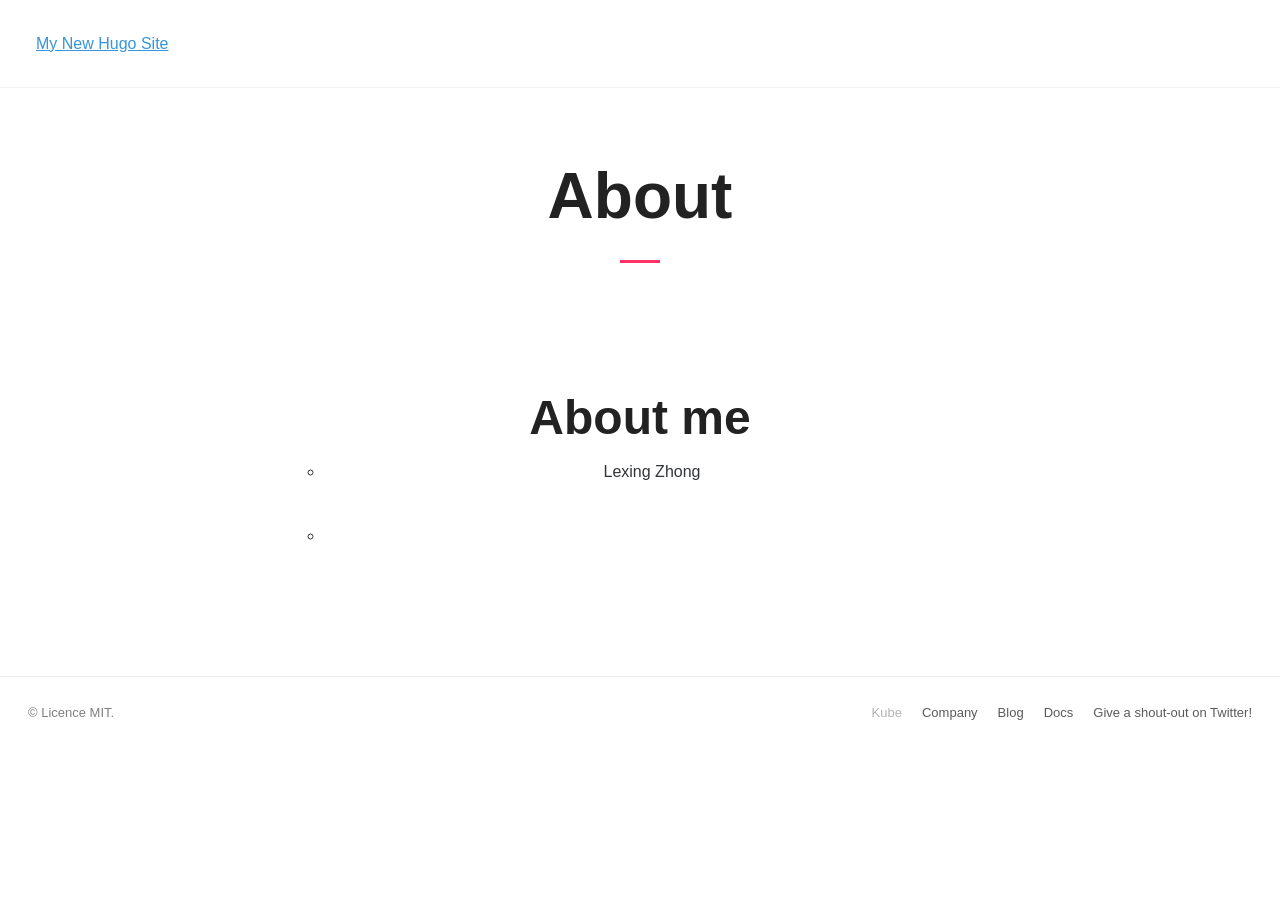
==== about/index.html @ 1133c3a8 "deploy: lex1ng/hugo-blog@3794b45ce957c171cda416a09d6245856c9d5aab" ====
<!DOCTYPE html>
<html lang="en-us">

<head><script src="/livereload.js?mindelay=10&amp;v=2&amp;port=1313&amp;path=livereload" data-no-instant defer></script>
  <meta name="generator" content="Hugo 0.140.2">
  <meta charset="utf-8">
  <meta http-equiv="X-UA-Compatible" content="IE=edge">
  <meta name="viewport" content="width=device-width, initial-scale=1">
  <title> About </title>

  
  
  
  
  
  

  

  <meta name="author" content="">


  <meta property="og:url" content="http://localhost:1313/about/">
  <meta property="og:site_name" content="My New Hugo Site">
  <meta property="og:title" content="About">
  <meta property="og:description" content="About me Lexing Zhong">
  <meta property="og:locale" content="en_us">
  <meta property="og:type" content="article">
    <meta property="article:published_time" content="2025-01-08T00:37:59+08:00">
    <meta property="article:modified_time" content="2025-01-08T00:37:59+08:00">

  




  
  
  
  
  

  <link rel="canonical" href="http://localhost:1313/about/">  

  <link rel="shortcut icon" type="image/png" href="[data-uri]">


  <link href="/css/font.css" rel="stylesheet" type="text/css">
  <link href="/css/kube.min.css" rel="stylesheet" type="text/css">
  <link href="/css/kube.legenda.css" rel="stylesheet" type="text/css">
  <link href="/css/highlight.css" rel="stylesheet" type="text/css">
  <link href="/css/main.css" rel="stylesheet" type="text/css">
  

 <link href="/css/custom.css" rel="stylesheet" type="text/css">

  <script src="/js/jquery-2.1.4.min.js" type="text/javascript">
  </script>

  <script type="text/javascript" src="/js/tocbot.min.js"></script>
</head>


<body class="page-kube">
  <header> <div class="show-sm">
    <div id="nav-toggle-box">
      <div id="nav-toggle-brand">
        <a href="/">My New Hugo Site</a>
      </div><a data-component="toggleme" data-target="#top" href="#" id="nav-toggle"><i class="kube-menu"></i></a>
    </div>
  </div>
  <div class="hide-sm" id="top">
    <div id="top-brand">
      <a href="/" title="home">My New Hugo Site</a>
    </div>
    <nav id="top-nav-main">
      <ul>
       
       
      </ul>
    </nav>
    <nav id="top-nav-extra"> 
      <ul>
          
      </ul>
    </nav>
  </div>
 </header>
  <main>

<div id="hero" class="wrap">
  <h1>About</h1>
    <p></p>
</div>
<ul id="posts">

 <h1 id="about-me">About me</h1>
<ul>
<li>Lexing Zhong</li>
<li></li>
</ul>

  
</ul>
</main>
  <footer> 
    <footer id="footer">
    <nav>
      <ul>
        <li><span>Kube</span></li>
        <li>
          <a href="/company/">Company</a>
        </li>
        <li>
          <a href="/blog/">Blog</a>
        </li>
          <li>
          <a href="/docs/">Docs</a>
        </li>
        <li>
          <a href="https://twitter.com/">Give a shout-out on Twitter!</a>
        </li>
      </ul>
    </nav>
    <p>&copy; Licence MIT.</p>
  </footer> 
</footer>


  <script src="/js/kube.js" type="text/javascript">
  </script>
  <script src="/js/kube.legenda.js" type="text/javascript">
  </script>
  <script src="/js/main.js" type="text/javascript">
  </script>
</body>

</html>
---- css/main.css ----
body {
  font-family: Lato, Arial, sans-serif; }

h1.title, h1, h2, h3, h4, h5, h6, .h1, .h2, .h3, .h4, .h5, .h6 {
  font-family: Lato, Arial, sans-serif; }

button, .button {
  font-family: Lato, Arial, sans-serif; }

h1, h2, h3, h4, h5, h6 {
  color: #222; }

.form-centered {
  max-width: 400px;
  margin: auto;
  margin-bottom: 140px; }

.form-subscribe {
  text-align: center;
  border-radius: 4px;
  border: 3px dashed rgba(0, 0, 0, 0.1);
  padding: 64px 40px;
  margin-bottom: 24px; }
  .form-subscribe h4 {
    margin-bottom: 0; }
  .form-subscribe p {
    color: rgba(0, 0, 0, 0.5);
    margin-bottom: 20px; }
  .form-subscribe form {
    max-width: 400px;
    margin: auto; }
  .form-subscribe #form-subscribe-success {
    max-width: 500px;
    margin: auto;
    font-size: 18px;
    line-height: 28px; }
  .form-subscribe #subscribe-email-validation-error {
    margin-bottom: 8px;
    font-size: 15px; }
  .form-subscribe .form-subscribe-twitter div {
    margin: 24px 0;
    font-size: 20px;
    color: rgba(0, 0, 0, 0.3); }
  .form-subscribe .form-subscribe-twitter a {
    display: inline-block;
    padding-left: 21px;
    background: url("/img/common/icon-twitter.png") no-repeat left 4px; }

#toggle-form-subscribe {
  text-align: center;
  margin-bottom: 20px;
  font-size: 15px;
  margin-top: -20px; }

#nav-toggle-box {
  display: flex;
  align-items: center;
  padding: 8px 16px; }

#nav-toggle {
  margin-left: auto;
  color: #000;
  text-decoration: none;
  padding: 2px 8px; }

#nav-toggle-brand {
  position: relative;
  top: -1px; }

#nav-toggle-brand a,
#nav-toggle-brand span {
  color: #000;
  font-weight: bold;
  text-decoration: none; }

#top {
  display: flex;
  align-items: center;
  margin-bottom: 24px;
  padding: 0 36px;
  height: 88px;
  border-bottom: 1px solid rgba(0, 0, 0, 0.05); }
  #top #top-brand {
    margin-right: 52px; }
    #top #top-brand span,
    #top #top-brand a {
      background: none;
      text-indent: -9999px;
      width: 70px;
      line-height: 11px;
      background-repeat: no-repeat; }

  #top ul {
    display: flex;
    align-items: center;
    margin: 0; }
  #top #top-nav-main {
    padding-left: 52px;
    border-left: 1px solid rgba(0, 0, 0, 0.15); }
    #top #top-nav-main li {
      font-size: 16px;
      font-weight: 500;
      margin-right: 40px; }
    #top #top-nav-main span,
    #top #top-nav-main a {
      display: inline-block; }
    #top #top-nav-main a {
      color: #000;
      text-decoration: none; }
      #top #top-nav-main a:hover {
        -moz-transition: all linear 0.2s;
        transition: all linear 0.2s;
        color: rgba(0, 0, 0, 0.6);
        text-decoration: underline; }
    #top #top-nav-main b a,
    #top #top-nav-main span {
      font-weight: 500;
      color: rgba(0, 0, 0, 0.4); }
    #top #top-nav-main b a {
      text-decoration: underline; }
      #top #top-nav-main b a:hover {
        color: #000; }
  #top #top-nav-extra {
    margin-left: auto;
    font-size: 14px; }
    #top #top-nav-extra span,
    #top #top-nav-extra a {
      color: rgba(0, 0, 0, 0.7);
      display: inline-block;
      border: 1px solid rgba(0, 0, 0, 0.5);
      text-decoration: none;
      line-height: 28px;
      border-radius: 28px;
      padding: 0 20px; }
    #top #top-nav-extra a:hover {
      -moz-transition: all linear 0.2s;
      transition: all linear 0.2s;
      color: #000;
      text-decoration: underline; }
    #top #top-nav-extra span {
      color: rgba(0, 0, 0, 0.4);
      border-color: rgba(0, 0, 0, 0.2); }

#subnav {
  margin-top: 24px;
  margin-bottom: 24px;
  font-size: 15px; }
  #subnav ul {
    margin: 0;
    text-align: center; }
  #subnav li {
    display: inline-block; }
  #subnav li.active a,
  #subnav span {
    color: rgba(0, 0, 0, 0.4); }
  #subnav form,
  #subnav em,
  #subnav span,
  #subnav a {
    display: inline-block;
    padding: 2px 16px; }
  #subnav em {
    font-style: normal; }
  #subnav a {
    color: #3794de;
    text-decoration: none; }
    #subnav a:hover {
      -moz-transition: all linear 0.2s;
      transition: all linear 0.2s;
      color: #000;
      text-decoration: underline; }
  #subnav li:first-child b a {
    color: #3794de;
    font-weight: normal;
    text-decoration: none; }
    #subnav li:first-child b a:hover {
      -moz-transition: all linear 0.2s;
      transition: all linear 0.2s;
      color: #000;
      text-decoration: underline; }
  #subnav b a {
    color: #000;
    text-decoration: underline; }
    #subnav b a:hover {
      -moz-transition: all linear 0.2s;
      transition: all linear 0.2s;
      color: rgba(0, 0, 0, 0.6);
      text-decoration: underline; }
  #subnav .action-button a {
    background: rgba(28, 134, 242, 0.05);
    font-size: 15px;
    margin-left: 16px;
    padding: 2px 16px;
    border-radius: 3px;
    border: 1px solid rgba(28, 134, 242, 0.5); }
    #subnav .action-button a:hover {
      background: #1c86f2;
      border-color: #1c86f2;
      color: #fff;
      text-decoration: none; }
  #subnav form {
    margin: 0; }
    #subnav form button {
      font-size: 15px;
      line-height: 24px;
      color: #3794de;
      height: auto;
      padding: 0;
      background: none;
      box-shadow: none;
      vertical-align: baseline; }
      #subnav form button:hover {
        -moz-transition: all linear 0.2s;
        transition: all linear 0.2s;
        color: #000;
        text-decoration: underline; }

#hero {
  padding-top: 48px;
  padding-bottom: 56px;
  text-align: center; }
  #hero h1 {
    max-width: 880px;
    margin-left: auto;
    margin-right: auto;
    margin-bottom: 12px;
    font-size: 64px;
    line-height: 72px;
    font-weight: 900; }
  #hero p {
    max-width: 740px;
    margin: auto;
    font-size: 21px;
    line-height: 32px;
    color: rgba(0, 0, 0, 0.5);
    margin-top: 28px;
    padding-top: 28px;
    margin-bottom: 0;
    position: relative; }
    #hero p a {
      color: #000; }
    #hero p a:hover {
      color: rgba(0, 0, 0, 0.6); }
    #hero p:before {
      position: absolute;
      content: '';
      width: 40px;
      height: 3px;
      top: 0;
      left: 50%;
      margin-left: -20px;
      background: #ff3366; }

#intro {
  margin-top: 56px;
  margin-bottom: 140px;
  text-align: center;
  position: relative; }
  #intro:before {
    position: absolute;
    content: '';
    width: 40px;
    height: 3px;
    top: -68px;
    left: 50%;
    margin-left: -20px;
    background: #ff3366; }
  #intro h6 {
    color: rgba(0, 0, 0, 0.5);
    font-weight: normal; }
  #intro h2 {
    font-weight: 900; }
    #intro h2 a {
      color: #3794de;
      text-decoration: none; }
    #intro h2 a:hover {
      -moz-transition: all linear 0.2s;
      transition: all linear 0.2s;
      color: #000;
      text-decoration: underline; }
  #intro p {
    font-size: 15px;
    margin: auto;
    padding: 0 20px; }
  @media (max-width: 768px) {
    #intro .col {
      margin-bottom: 48px; } }

#action-buttons {
  margin-bottom: 64px;
  text-align: center; }
  #action-buttons button,
  #action-buttons .button {
    margin: 0 4px; }
  #action-buttons p {
    margin: 0;
    margin-top: 20px;
    font-size: 13px;
    line-height: 20px;
    color: rgba(0, 0, 0, 0.5); }

#contents {
  counter-reset: count;
  max-width: 400px;
  margin: 24px auto 60px auto;
  padding: 32px;
  background: #fbfbfb;
  border: 1px solid rgba(0, 0, 0, 0.08); }
  #contents.wide {
    max-width: none;
    margin-bottom: 24px; }
  #contents ol {
    margin: 0; }
  #contents li {
    line-height: 40px;
    border-bottom: 1px solid rgba(0, 0, 0, 0.06);
    margin-right: 24px;
    counter-increment: count; }
  #contents li:last-child {
    border-bottom: none; }
  #contents a {
    display: block;
    text-decoration: none;
    position: relative;
    padding-left: 24px;
    color: #259d92; }
    #contents a:before {
      position: absolute;
      left: 0;
      content: counter(count, decimal-leading-zero);
      font-size: 13px;
      color: rgba(0, 0, 0, 0.3); }
    #contents a:hover {
      -moz-transition: all linear 0.2s;
      transition: all linear 0.2s;
      color: #000;
      text-decoration: underline; }

#main {
  margin: auto;
  max-width: 1128px; }

body.docs #main,
body.grafs-index #main,
body.page-redactor-index #main {
  max-width: none; }

body.grafs-index #footer,
body.page-redactor-index #footer {
  margin-top: 0; }

body.docs #top {
  margin-bottom: 0; }

body.page-account #hero {
  padding: 0; }
  body.page-account #hero h1 {
    font-size: 32px;
    line-height: 32px;
    margin-bottom: 48px; }

.content {
  max-width: 840px;
  margin: auto; }

#redactor-intro-box {
  max-width: 920px;
  margin: auto;
  margin-bottom: 48px; }

#redactor-features {
  text-align: center;
  margin: 136px auto;
  max-width: 1128px; }

#redactor-features h3 {
  font-size: 21px;
  margin-top: 0;
  margin-bottom: 4px; }

#redactor-features p {
  color: rgba(0, 0, 0, 0.5); }

#redactor-buying-desc {
  max-width: 720px;
  margin: auto;
  margin-top: 40px;
  font-size: 13px;
  line-height: 20px; }

#redactor-buying-desc p {
  color: rgba(0, 0, 0, 0.5); }

#redactor-buy-box {
  text-align: center;
  margin: 116px auto;
  max-width: 1128px; }

#redactor-cloud {
  text-align: center;
  margin: 116px auto;
  max-width: 1128px; }
  #redactor-cloud h2 {
    font-size: 48px;
    line-height: 56px;
    margin-bottom: 36px;
    color: rgba(0, 0, 0, 0.15); }
  #redactor-cloud ul {
    margin: 0;
    list-style: none; }
  #redactor-cloud li {
    list-style: none;
    display: inline;
    line-height: 44px;
    margin: 0 12px;
    white-space: nowrap; }
  #redactor-cloud li:nth-child(3n) {
    font-size: 1.25em;
    color: #666; }
  #redactor-cloud li:nth-child(4n) {
    font-size: 1.5em;
    color: #333; }
  #redactor-cloud li:nth-child(5n) {
    font-size: 1em;
    color: #999; }
  #redactor-cloud li:nth-child(7n) {
    font-size: 2.25em; }
  @media (max-width: 768px) {
    #redactor-cloud {
      display: none; } }

#redactor-discover {
  text-align: center;
  background: #f8f8f8;
  padding-bottom: 96px; }
  #redactor-discover #redactor-discover-box {
    max-width: 1128px;
    margin: auto; }
  #redactor-discover h3 {
    font-size: 24px;
    line-height: 32px;
    text-align: center;
    font-weight: 900;
    padding: 40px 0;
    margin-bottom: 60px;
    color: rgba(0, 0, 0, 0.25);
    border-bottom: 1px solid rgba(0, 0, 0, 0.05); }
  #redactor-discover h4 {
    margin-top: 0; }
  #redactor-discover h4 a {
    font-size: 21px;
    color: #000; }
    #redactor-discover h4 a:hover {
      -moz-transition: all linear 0.2s;
      transition: all linear 0.2s;
      color: rgba(0, 0, 0, 0.5); }
  #redactor-discover figure {
    margin-bottom: 0; }
  #redactor-discover .col {
    max-width: 340px; }
  #redactor-discover p {
    font-size: 14px;
    line-height: 20px;
    color: rgba(0, 0, 0, 0.5); }
  @media (max-width: 768px) {
    #redactor-discover .col {
      max-width: none; }
    #redactor-discover p {
      padding: 0 24px; } }

#grafs-matrix-box {
  padding: 0 20px;
  max-width: 1128px;
  margin: auto;
  margin-bottom: 80px; }
  #grafs-matrix-box .item {
    padding-top: 72px;
    text-align: center; }
  #grafs-matrix-box .item.first {
    padding-top: 24px; }
  #grafs-matrix-box h5 {
    font-size: 17px;
    line-height: 24px;
    margin-bottom: 8px; }
  #grafs-matrix-box p {
    max-width: 340px;
    margin: auto;
    margin-bottom: 32px;
    font-size: 13px;
    line-height: 20px;
    color: rgba(0, 0, 0, 0.7); }
  #grafs-matrix-box .row p {
    max-width: 280px;
    margin-bottom: 40px; }

#grafs-buy-box {
  padding: 0 20px;
  padding-bottom: 104px;
  max-width: 1128px;
  margin: auto;
  margin-top: 128px;
  text-align: center;
  border-bottom: 1px solid rgba(0, 0, 0, 0.07); }
  #grafs-buy-box h2 {
    font-size: 30px;
    line-height: 40px;
    font-weight: 900;
    margin-bottom: 72px; }
  #grafs-buy-box .button {
    height: 60px;
    padding-top: 20px;
    padding-left: 36px;
    padding-right: 36px;
    font-size: 19px;
    font-weight: 500; }
  #grafs-buy-box p.desc {
    font-size: 13px;
    line-height: 20px;
    color: rgba(0, 0, 0, 0.6); }

#grafs-features {
  text-align: center;
  max-width: 1128px;
  margin: 88px auto 104px auto;
  padding: 0 20px; }
  #grafs-features figure {
    margin-bottom: 0; }
  #grafs-features h3 {
    margin-top: 0;
    font-size: 21px;
    line-height: 32px; }
  #grafs-features p {
    font-size: 15px;
    color: rgba(0, 0, 0, 0.7); }

#grafs-discover {
  text-align: center;
  background: #f8f8f8;
  padding-bottom: 96px; }
  #grafs-discover #grafs-discover-box {
    max-width: 800px;
    margin: auto; }
  #grafs-discover h3 {
    font-size: 24px;
    line-height: 32px;
    text-align: center;
    font-weight: 900;
    padding: 40px 0;
    margin-bottom: 60px;
    color: rgba(0, 0, 0, 0.25);
    border-bottom: 1px solid rgba(0, 0, 0, 0.05); }
  #grafs-discover h4 {
    margin-top: 0; }
  #grafs-discover h4 a {
    font-size: 21px;
    color: #000; }
    #grafs-discover h4 a:hover {
      -moz-transition: all linear 0.2s;
      transition: all linear 0.2s;
      color: rgba(0, 0, 0, 0.5); }
  #grafs-discover figure {
    margin-bottom: 0; }
  #grafs-discover .col {
    max-width: 280px; }
  #grafs-discover p {
    font-size: 14px;
    line-height: 20px;
    color: rgba(0, 0, 0, 0.5); }
  @media (max-width: 768px) {
    #grafs-discover .col {
      max-width: none; }
    #grafs-discover p {
      padding: 0 24px; } }

.grafs-examples-row {
  display: flex;
  justify-content: center;
  flex-wrap: wrap;
  margin-bottom: 40px; }

.grafs-examples-col {
  border-radius: 3px;
  background: #f8f8f8;
  padding: 32px;
  padding-bottom: 56px;
  width: 300px;
  margin: 0 16px;
  margin-bottom: 24px; }
  .grafs-examples-col figure {
    margin-bottom: 0; }
  .grafs-examples-col h4 {
    font-size: 17px;
    line-height: 28px;
    margin-top: 0; }
  .grafs-examples-col ul {
    list-style: none;
    margin: 0; }
    .grafs-examples-col ul li {
      font-size: 15px;
      line-height: 36px; }
    .grafs-examples-col ul a {
      display: block;
      color: #3794de;
      text-decoration: none; }
      .grafs-examples-col ul a:hover {
        -moz-transition: all linear 0.2s;
        transition: all linear 0.2s;
        color: #000;
        text-decoration: underline; }

#grafs-example-header,
#grafs-example-content {
  max-width: 900px;
  margin: auto; }

#grafs-example-header {
  margin-top: 72px;
  margin-bottom: 44px;
  text-align: center; }
  #grafs-example-header .tag {
    font-size: 13px;
    line-height: 24px;
    text-transform: uppercase;
    color: rgba(0, 0, 0, 0.5);
    margin-bottom: 8px; }
    #grafs-example-header .tag a {
      color: rgba(0, 0, 0, 0.6); }
      #grafs-example-header .tag a:hover {
        -moz-transition: all linear 0.2s;
        transition: all linear 0.2s;
        color: #000; }
  #grafs-example-header h1 {
    font-size: 48px;
    line-height: 52px;
    font-weight: 900; }

#path {
  font-size: 15px;
  margin-bottom: 12px; }
  #path a {
    color: #3794de; }
    #path a:hover {
      color: #000; }
  #path span {
    color: rgba(0, 0, 0, 0.2);
    font-size: 15px;
    display: inline-block;
    margin: 0 6px; }
  #path b {
    font-weight: 500;
    color: rgba(0, 0, 0, 0.4); }

#docs-main {
  display: flex; }
  #docs-main #side {
    width: 24%;
    padding: 28px 36px;
    border-right: 1px solid rgba(0, 0, 0, 0.1); }
    #docs-main #side nav li {
      font-size: 15px;
      line-height: 40px; }
    #docs-main #side nav li a {
      display: block;
      color: #707070;
      text-decoration: none; }
      #docs-main #side nav li a:hover {
        color: #ff3366;
        text-decoration: underline; }
    #docs-main #side nav span,
    #docs-main #side nav li.active a {
      color: #ff3366;
      font-weight: bold; }
      #docs-main #side nav span:hover,
      #docs-main #side nav li.active a:hover {
        text-decoration: none; }
    #docs-main #side nav h6 {
      border-top: 1px solid #eee;
      padding-top: 16px;
      margin-top: 8px;
      margin-bottom: 8px; }
  #docs-main #area {
    width: 76%;
    padding: 32px 64px 48px 64px; }
    #docs-main #area h1 {
      font-size: 36px;
      line-height: 40px;
      font-weight: 900;
      margin-bottom: 28px; }
    #docs-main #area h3 {
      font-size: 18px;
      line-height: 28px; }
    #docs-main #area .lead {
      font-size: 18px;
      line-height: 28px;
      margin-bottom: 24px; }
    #docs-main #area .doc-head {
      position: relative;
      margin-top: 24px;
      padding-bottom: 8px;
      border-bottom: 1px solid #eee; }
      #docs-main #area .doc-head span {
        position: absolute;
        right: 0;
        top: 0;
        font-weight: normal;
        font-size: 13px;
        color: rgba(0, 0, 0, 0.4); }
      #docs-main #area .doc-head a {
        text-decoration: none;
        color: #000;
        display: block;
        font-size: 20px; }

.chart-example {
  position: relative;
  margin-top: 44px;
  margin-bottom: 40px; }
  .chart-example.inverted {
    padding: 32px;
    background: #191d21; }
    .chart-example.inverted .chart-selector a {
      color: rgba(255, 255, 255, 0.85);
      border-color: rgba(255, 255, 255, 0.3); }
    .chart-example.inverted pre {
      color: rgba(255, 255, 255, 0.85);
      padding: 0;
      background: #191d21; }

.chart-selector {
  text-align: center;
  font-size: 14px;
  margin-bottom: 24px; }
  .chart-selector a {
    display: inline-block;
    background: rgba(46, 196, 182, 0.05);
    border: 1px solid rgba(46, 196, 182, 0.25);
    border-radius: 40px;
    line-height: 28px;
    padding: 0 12px;
    color: #000;
    text-decoration: none;
    margin: 0 4px; }
  .chart-selector a:hover,
  .chart-selector a.active {
    text-decoration: none;
    background: #2ec4b6;
    color: #fff;
    border: 1px solid transparent; }
  .chart-selector a:hover {
    -moz-transition: all linear 0.2s;
    transition: all linear 0.2s; }

.chart-section-head {
  text-align: center;
  font-weight: 900;
  margin-top: 64px;
  margin-bottom: -16px;
  font-size: 16px;
  line-height: 28px; }

#posts {
  list-style: none;
  margin: auto;
  margin-top: 48px;
  margin-bottom: 128px;
  max-width: 680px;
  text-align: center; }

#posts li {
  margin-bottom: 40px; }

#posts h2 {
  font-size: 22px;
  font-weight: normal;
  margin: 0;
  line-height: 28px; }

#posts h2 a {
  color: #1eabf2;
  text-decoration: none; }

#posts h2 a:hover {
  -moz-transition: all linear 0.2s;
  transition: all linear 0.2s;
  color: #000;
  text-decoration: underline; }

#posts time {
  font-size: 12px;
  color: rgba(0, 0, 0, 0.5); }

#post-box {
  max-width: 740px;
  margin: auto; }

#post {
  font-size: 18px;
  line-height: 32px;
  margin-bottom: 40px; }

#changelog {
  max-width: 820px;
  margin: auto;
  margin-bottom: 104px; }
  #changelog h3 {
    margin-bottom: 4px; }
  #changelog time {
    font-size: 11px;
    font-weight: bold;
    display: block;
    text-transform: uppercase;
    margin-bottom: 40px;
    color: rgba(0, 0, 0, 0.45); }
  #changelog .item {
    margin-bottom: 20px;
    background: #f8f8f8;
    padding: 40px; }
  #changelog ul {
    margin: 0;
    list-style: none; }
  #changelog li {
    margin-bottom: 16px;
    padding-bottom: 16px;
    border-bottom: 1px solid #eee; }
  #changelog li:last-child {
    border-bottom: none; }
  #changelog li .label {
    margin-right: 4px; }

#kube-features {
  margin-top: 104px;
  text-align: center; }
  #kube-features h3 {
    margin-top: 0; }
  #kube-features .row:first-child {
    padding-bottom: 32px;
    margin-bottom: 64px;
    border-bottom: 1px dashed rgba(0, 0, 0, 0.15); }
  #kube-features p {
    font-size: 15px;
    color: rgba(0, 0, 0, 0.75); }
  #kube-features .item {
    padding: 0 24px; }

#kube-faq {
  max-width: 740px;
  margin: auto;
  font-size: 17px;
  line-height: 28px;
  margin-bottom: 104px;
  border-top: 1px solid rgba(0, 0, 0, 0.07); }
  #kube-faq h2 {
    font-size: 24px;
    font-weight: 900;
    text-align: center;
    line-height: 32px;
    margin-top: 80px;
    margin-bottom: 40px; }

#components {
  text-align: center; }
  #components.lists {
    text-align: left; }
    #components.lists .item {
      padding: 24px; }
      #components.lists .item:hover {
        background: #f8f8f8; }
  #components .start {
    font-size: 24px;
    line-height: 32px; }
  #components #search-box {
    padding: 24px;
    background: #ebf0f6;
    margin-bottom: 24px; }
  #components .item {
    background: #f8f8f8;
    padding: 68px 24px 60px 24px;
    margin-bottom: 20px; }
    #components .item:hover {
      -moz-transition: all linear 0.2s;
      transition: all linear 0.2s;
      background: #fcfcfc; }
  #components figure {
    margin-bottom: 0; }
  #components h4 {
    font-size: 19px;
    margin-top: 0;
    margin-bottom: 8px; }
    #components h4 a {
      color: #3794de;
      text-decoration: none; }
    #components h4 a:hover {
      -moz-transition: all linear 0.2s;
      transition: all linear 0.2s;
      color: #000;
      text-decoration: underline; }
  #components ul {
    margin-left: 0;
    margin-top: 24px;
    list-style: none; }
  #components li {
    line-height: 32px;
    margin-bottom: 4px; }
    #components li a {
      display: inline-block;
      color: #3794de;
      line-height: 24px; }
      #components li a:hover {
        -moz-transition: all linear 0.2s;
        transition: all linear 0.2s;
        color: #000;
        text-decoration: underline; }
  #components p {
    max-width: 220px;
    margin: auto;
    font-size: 13px;
    line-height: 20px;
    color: rgba(0, 0, 0, 0.5); }
  #components #docs-search-results p {
    max-width: none;
    margin-bottom: 16px; }

.demo-head {
  font-size: 24px;
  line-height: 32px;
  font-weight: 900;
  margin-top: 80px;
  margin-bottom: 20px;
  text-align: center; }

#price-box {
  margin-top: 40px; }
  #price-box .item {
    text-align: center;
    padding: 36px;
    margin-bottom: 24px; }
  #price-box .item-selected {
    position: relative;
    top: -28px;
    background: #fafaf4; }
  #price-box .price-label {
    position: absolute;
    top: -12px;
    left: 50%;
    margin-left: -60px;
    background: #ff3366;
    color: #fff;
    font-size: 11px;
    text-transform: uppercase;
    padding: 0 8px; }
  #price-box .price-name {
    font-size: 12px;
    text-transform: uppercase;
    line-height: 24px;
    font-weight: 900; }
  #price-box .price-amount {
    margin: 20px 0 32px 0;
    font-size: 34px; }
  #price-box ul {
    margin-left: 0;
    list-style: none;
    line-height: 36px; }
  #price-box li {
    font-size: 14px;
    border-bottom: 1px solid rgba(0, 0, 0, 0.07); }
  #price-box li:last-child {
    border-bottom-color: transparent; }
  #price-box footer {
    margin-top: 32px; }
  #price-box button.stripe-button-el {
    height: auto;
    min-height: 0; }

#price-secure-box {
  text-align: center;
  color: rgba(0, 0, 0, 0.6); }
  #price-secure-box .extra {
    margin-top: 36px;
    font-size: 14px;
    line-height: 22px; }

.not-found {
  padding: 40px 0;
  text-align: center;
  font-style: italic;
  color: rgba(0, 0, 0, 0.5); }

.callout {
  background: #f8f8f8;
  padding: 40px 48px; }

.callout-form {
  margin-bottom: 40px; }

.color-black {
  color: #000; }

tr.border-none td {
  border: none; }

#purchases-table td {
  padding-top: 24px;
  padding-bottom: 24px; }

#purchases-table tr:first-child td {
  padding-top: 16px; }

#purchases-table tr:last-child td {
  border-bottom: none; }

.purchase-table-license {
  margin-top: -16px;
  margin-bottom: 8px; }

.purchase-table-version {
  display: block;
  margin-top: 8px;
  margin-bottom: 8px;
  line-height: 16px;
  font-size: 11px; }

#invoice-form,
#invoice-form-old {
  margin-bottom: 24px;
  padding: 40px;
  border: 2px solid #eee; }

#footer {
  display: flex;
  border-top: 1px solid #eee;
  margin: 104px 0;
  padding: 0 28px;
  padding-top: 24px;
  font-size: 13px;
  color: rgba(0, 0, 0, 0.5); }
  #footer p {
    order: 1; }
  #footer nav {
    order: 2;
    margin-left: auto; }
  #footer nav ul {
    display: flex; }
  #footer nav ul li {
    margin-left: 20px; }
  #footer nav ul li span {
    color: rgba(0, 0, 0, 0.3); }
  #footer nav ul li a {
    color: rgba(0, 0, 0, 0.65);
    text-decoration: none; }
  #footer nav ul li a:hover {
    color: #000;
    text-decoration: underline; }

@media (max-width: 768px) {
  #top {
    display: block;
    height: auto;
    padding-bottom: 24px; }
    #top ul {
      display: block; }
    #top #top-brand {
      display: none; }
    #top #top-nav-main {
      padding: 0;
      border: none; }
    #top #top-nav-extra {
      margin: 0; }
    #top #top-nav-main li,
    #top #top-nav-extra li {
      text-align: center;
      width: auto;
      margin: 16px 0;
      padding: 0; }
  #subnav li,
  #subnav ul li {
    text-align: center;
    border: none;
    display: block;
    margin: 16px 0; }
  #hero {
    margin-top: 32px;
    padding-top: 0;
    padding-left: 20px;
    padding-right: 20px; }
    #hero h1 {
      font-size: 40px;
      line-height: 48px; }
    #hero p {
      font-size: 16px;
      line-height: 24px; }
  #posts,
  #post-box,
  #main {
    padding-left: 20px;
    padding-right: 20px; }
  #action-buttons .button,
  #action-buttons button {
    margin: 8px 0; }
  #footer {
    display: block;
    text-align: center; }
    #footer nav ul {
      display: block;
      margin-bottom: 40px; }
    #footer nav ul li {
      margin: 8px 0; }
  #grafs-features ul {
    margin-bottom: 24px; }
  #grafs-features ul.br {
    border: none; }
  #grafs-features ul.br li,
  #grafs-features ul li {
    text-align: center; }
  .grafs-call-to-action p {
    font-size: 20px;
    line-height: 32px; }
  #docs-main {
    display: block; }
    #docs-main #side,
    #docs-main #area {
      width: 100%;
      padding: 20px 0;
      border: none; }
  .grafs-examples-row {
    flex-direction: column; }
  .grafs-examples-col {
    width: 100%;
    margin: 0;
    margin-bottom: 20px; }
  #price-box .item-selected {
    margin-top: 24px;
    top: 0; } }
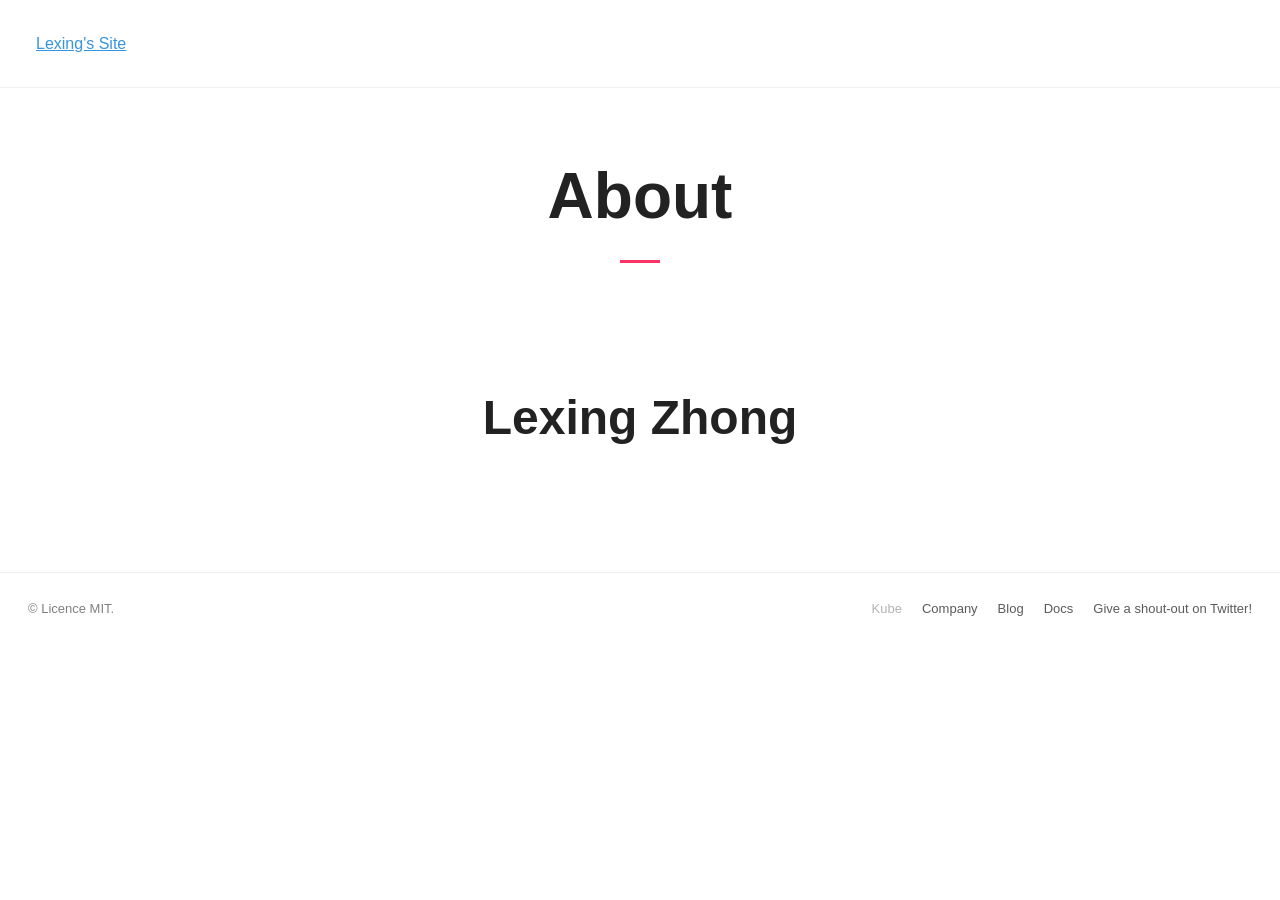
==== commit 21acd5f5: "deploy: lex1ng/hugo-blog@a5129452618b840201990605855f7d5327aee5c6" ====
--- a/about/index.html
+++ b/about/index.html
@@ -21,13 +21,13 @@
 
 
   <meta property="og:url" content="http://localhost:1313/about/">
-  <meta property="og:site_name" content="My New Hugo Site">
+  <meta property="og:site_name" content="Lexing&#39;s Site">
   <meta property="og:title" content="About">
-  <meta property="og:description" content="About me Lexing Zhong">
+  <meta property="og:description" content="Lexing Zhong">
   <meta property="og:locale" content="en_us">
   <meta property="og:type" content="article">
-    <meta property="article:published_time" content="2025-01-08T00:37:59+08:00">
-    <meta property="article:modified_time" content="2025-01-08T00:37:59+08:00">
+    <meta property="article:published_time" content="2025-01-09T10:28:21+08:00">
+    <meta property="article:modified_time" content="2025-01-09T10:28:21+08:00">
 
   
 
@@ -65,13 +65,13 @@
   <header> <div class="show-sm">
     <div id="nav-toggle-box">
       <div id="nav-toggle-brand">
-        <a href="/">My New Hugo Site</a>
+        <a href="/">Lexing&#39;s Site</a>
       </div><a data-component="toggleme" data-target="#top" href="#" id="nav-toggle"><i class="kube-menu"></i></a>
     </div>
   </div>
   <div class="hide-sm" id="top">
     <div id="top-brand">
-      <a href="/" title="home">My New Hugo Site</a>
+      <a href="/" title="home">Lexing&#39;s Site</a>
     </div>
     <nav id="top-nav-main">
       <ul>
@@ -94,11 +94,7 @@
 </div>
 <ul id="posts">
 
- <h1 id="about-me">About me</h1>
-<ul>
-<li>Lexing Zhong</li>
-<li></li>
-</ul>
+ <h1 id="lexing-zhong">Lexing Zhong</h1>
 
   
 </ul>
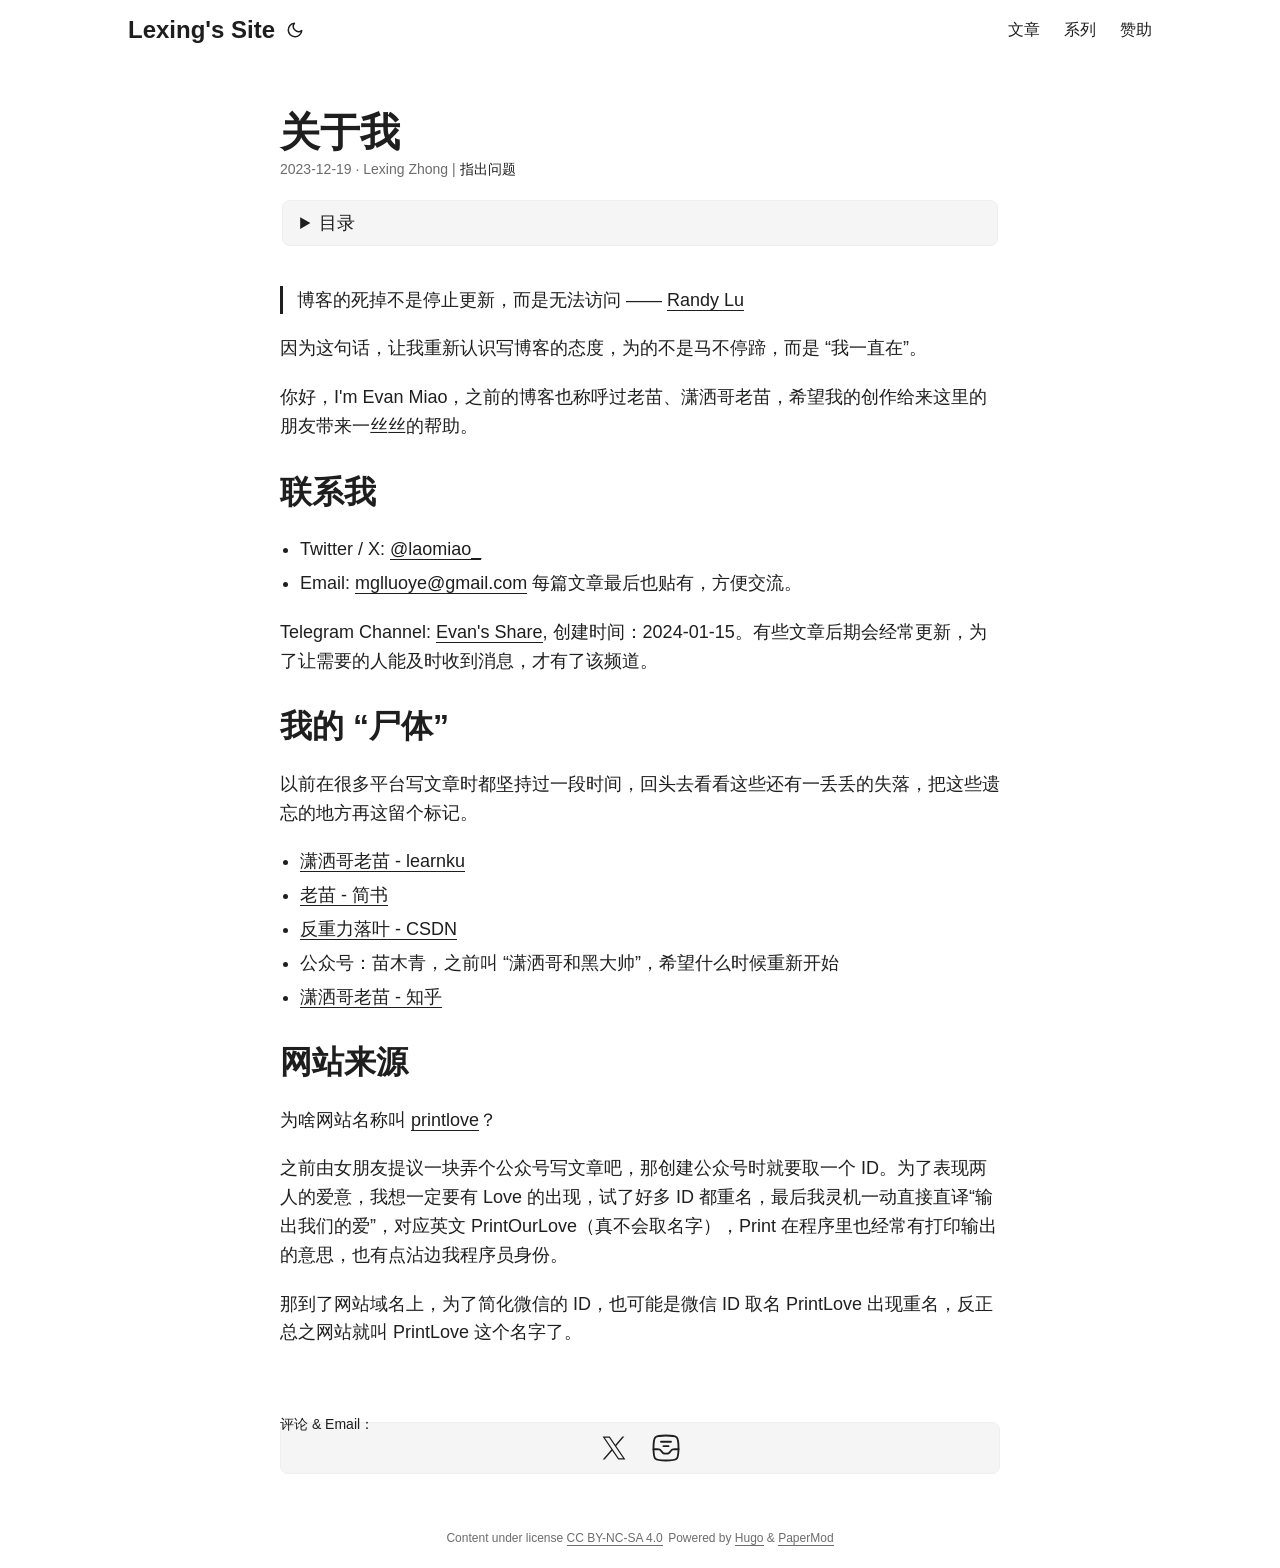
==== commit 78ed70b7: "deploy: lex1ng/hugo-blog@5e1f21487902e6d04be10e0b1810bba69e48c902" ====
--- a/about/index.html
+++ b/about/index.html
@@ -1,134 +1,63 @@
-<!DOCTYPE html>
-<html lang="en-us">
+<!doctype html><html lang=zh dir=auto><head><script src="/livereload.js?mindelay=10&amp;v=2&amp;port=1313&amp;path=livereload" data-no-instant defer></script><meta charset=utf-8><meta http-equiv=X-UA-Compatible content="IE=edge"><meta name=viewport content="width=device-width,initial-scale=1,shrink-to-fit=no"><meta name=robots content="index, follow"><title>关于我 | Lexing's Site</title>
+<meta name=keywords content><meta name=description content="
+博客的死掉不是停止更新，而是无法访问 —— Randy Lu
 
-<head><script src="/livereload.js?mindelay=10&amp;v=2&amp;port=1313&amp;path=livereload" data-no-instant defer></script>
-  <meta name="generator" content="Hugo 0.140.2">
-  <meta charset="utf-8">
-  <meta http-equiv="X-UA-Compatible" content="IE=edge">
-  <meta name="viewport" content="width=device-width, initial-scale=1">
-  <title> About </title>
+因为这句话，让我重新认识写博客的态度，为的不是马不停蹄，而是 “我一直在”。
+你好，I'm Evan Miao，之前的博客也称呼过老苗、潇洒哥老苗，希望我的创作给来这里的朋友带来一丝丝的帮助。
+联系我
 
-  
-  
-  
-  
-  
-  
+Twitter / X: @laomiao_
+Email: mglluoye@gmail.com
+每篇文章最后也贴有，方便交流。
 
-  
+Telegram Channel: Evan's Share, 创建时间：2024-01-15。有些文章后期会经常更新，为了让需要的人能及时收到消息，才有了该频道。
+我的 “尸体”
+以前在很多平台写文章时都坚持过一段时间，回头去看看这些还有一丢丢的失落，把这些遗忘的地方再这留个标记。
 
-  <meta name="author" content="">
+潇洒哥老苗 - learnku
+老苗 - 简书
+反重力落叶 - CSDN
+公众号：苗木青，之前叫 “潇洒哥和黑大帅”，希望什么时候重新开始
+潇洒哥老苗 - 知乎
 
+网站来源
+为啥网站名称叫 printlove？
+之前由女朋友提议一块弄个公众号写文章吧，那创建公众号时就要取一个 ID。为了表现两人的爱意，我想一定要有 Love 的出现，试了好多 ID 都重名，最后我灵机一动直接直译“输出我们的爱”，对应英文 PrintOurLove（真不会取名字），Print 在程序里也经常有打印输出的意思，也有点沾边我程序员身份。
+那到了网站域名上，为了简化微信的 ID，也可能是微信 ID 取名 PrintLove 出现重名，反正总之网站就叫 PrintLove 这个名字了。"><meta name=author content="Lexing Zhong"><link rel=canonical href=http://localhost:1313/about/><link crossorigin=anonymous href=/assets/css/stylesheet.32956486ff503fb0177e45e5631ba70e5d26ac4ab5304b47f22f004af34a9715.css integrity="sha256-MpVkhv9QP7AXfkXlYxunDl0mrEq1MEtH8i8ASvNKlxU=" rel="preload stylesheet" as=style><link rel=icon href=http://localhost:1313/favicon.ico><link rel=icon type=image/png sizes=16x16 href=http://localhost:1313/favicon-16x16.png><link rel=icon type=image/png sizes=32x32 href=http://localhost:1313/favicon-32x32.png><link rel=apple-touch-icon href=http://localhost:1313/apple-touch-icon.png><link rel=mask-icon href=http://localhost:1313/safari_pinned_tab.png><meta name=theme-color content="#2e2e33"><meta name=msapplication-TileColor content="#2e2e33"><link rel=alternate hreflang=zh href=http://localhost:1313/about/><noscript><style>#theme-toggle,.top-link{display:none}</style><style>@media(prefers-color-scheme:dark){:root{--theme:rgb(29, 30, 32);--entry:rgb(46, 46, 51);--primary:rgb(218, 218, 219);--secondary:rgb(155, 156, 157);--tertiary:rgb(65, 66, 68);--content:rgb(196, 196, 197);--code-block-bg:rgb(46, 46, 51);--code-bg:rgb(55, 56, 62);--border:rgb(51, 51, 51)}.list{background:var(--theme)}.list:not(.dark)::-webkit-scrollbar-track{background:0 0}.list:not(.dark)::-webkit-scrollbar-thumb{border-color:var(--theme)}}</style></noscript><link rel=stylesheet href=https://npm.elemecdn.com/lxgw-wenkai-screen-webfont@1.7.0/style.css media=print onload='this.media="all"'><script>var _hmt=_hmt||[];(function(){var e,t=document.createElement("script");t.src="https://hm.baidu.com/hm.js?4bddc7ae6f2203e19017f349bdcc79c2",e=document.getElementsByTagName("script")[0],e.parentNode.insertBefore(t,e)})()</script><script async src="https://www.googletagmanager.com/gtag/js?id=G-VE0D4BXTS2"></script><script>var dnt,doNotTrack=!1;if(!1&&(dnt=navigator.doNotTrack||window.doNotTrack||navigator.msDoNotTrack,doNotTrack=dnt=="1"||dnt=="yes"),!doNotTrack){window.dataLayer=window.dataLayer||[];function gtag(){dataLayer.push(arguments)}gtag("js",new Date),gtag("config","G-VE0D4BXTS2")}</script><meta property="og:url" content="http://localhost:1313/about/"><meta property="og:site_name" content="Lexing's Site"><meta property="og:title" content="关于我"><meta property="og:description" content=" 博客的死掉不是停止更新，而是无法访问 —— Randy Lu
+因为这句话，让我重新认识写博客的态度，为的不是马不停蹄，而是 “我一直在”。
+你好，I'm Evan Miao，之前的博客也称呼过老苗、潇洒哥老苗，希望我的创作给来这里的朋友带来一丝丝的帮助。
+联系我 Twitter / X: @laomiao_ Email: mglluoye@gmail.com 每篇文章最后也贴有，方便交流。 Telegram Channel: Evan's Share, 创建时间：2024-01-15。有些文章后期会经常更新，为了让需要的人能及时收到消息，才有了该频道。
+我的 “尸体” 以前在很多平台写文章时都坚持过一段时间，回头去看看这些还有一丢丢的失落，把这些遗忘的地方再这留个标记。
+潇洒哥老苗 - learnku 老苗 - 简书 反重力落叶 - CSDN 公众号：苗木青，之前叫 “潇洒哥和黑大帅”，希望什么时候重新开始 潇洒哥老苗 - 知乎 网站来源 为啥网站名称叫 printlove？
+之前由女朋友提议一块弄个公众号写文章吧，那创建公众号时就要取一个 ID。为了表现两人的爱意，我想一定要有 Love 的出现，试了好多 ID 都重名，最后我灵机一动直接直译“输出我们的爱”，对应英文 PrintOurLove（真不会取名字），Print 在程序里也经常有打印输出的意思，也有点沾边我程序员身份。
+那到了网站域名上，为了简化微信的 ID，也可能是微信 ID 取名 PrintLove 出现重名，反正总之网站就叫 PrintLove 这个名字了。"><meta property="og:locale" content="zh"><meta property="og:type" content="article"><meta property="article:published_time" content="2023-12-19T13:48:03+08:00"><meta property="article:modified_time" content="2023-12-19T13:48:03+08:00"><meta name=twitter:card content="summary"><meta name=twitter:title content="关于我"><meta name=twitter:description content="
+博客的死掉不是停止更新，而是无法访问 —— Randy Lu
 
-  <meta property="og:url" content="http://localhost:1313/about/">
-  <meta property="og:site_name" content="Lexing&#39;s Site">
-  <meta property="og:title" content="About">
-  <meta property="og:description" content="Lexing Zhong">
-  <meta property="og:locale" content="en_us">
-  <meta property="og:type" content="article">
-    <meta property="article:published_time" content="2025-01-09T10:28:21+08:00">
-    <meta property="article:modified_time" content="2025-01-09T10:28:21+08:00">
+因为这句话，让我重新认识写博客的态度，为的不是马不停蹄，而是 “我一直在”。
+你好，I'm Evan Miao，之前的博客也称呼过老苗、潇洒哥老苗，希望我的创作给来这里的朋友带来一丝丝的帮助。
+联系我
 
-  
+Twitter / X: @laomiao_
+Email: mglluoye@gmail.com
+每篇文章最后也贴有，方便交流。
 
+Telegram Channel: Evan's Share, 创建时间：2024-01-15。有些文章后期会经常更新，为了让需要的人能及时收到消息，才有了该频道。
+我的 “尸体”
+以前在很多平台写文章时都坚持过一段时间，回头去看看这些还有一丢丢的失落，把这些遗忘的地方再这留个标记。
 
+潇洒哥老苗 - learnku
+老苗 - 简书
+反重力落叶 - CSDN
+公众号：苗木青，之前叫 “潇洒哥和黑大帅”，希望什么时候重新开始
+潇洒哥老苗 - 知乎
 
-
-  
-  
-  
-  
-  
-
-  <link rel="canonical" href="http://localhost:1313/about/">  
-
-  <link rel="shortcut icon" type="image/png" href="[data-uri]">
-
-
-  <link href="/css/font.css" rel="stylesheet" type="text/css">
-  <link href="/css/kube.min.css" rel="stylesheet" type="text/css">
-  <link href="/css/kube.legenda.css" rel="stylesheet" type="text/css">
-  <link href="/css/highlight.css" rel="stylesheet" type="text/css">
-  <link href="/css/main.css" rel="stylesheet" type="text/css">
-  
-
- <link href="/css/custom.css" rel="stylesheet" type="text/css">
-
-  <script src="/js/jquery-2.1.4.min.js" type="text/javascript">
-  </script>
-
-  <script type="text/javascript" src="/js/tocbot.min.js"></script>
-</head>
-
-
-<body class="page-kube">
-  <header> <div class="show-sm">
-    <div id="nav-toggle-box">
-      <div id="nav-toggle-brand">
-        <a href="/">Lexing&#39;s Site</a>
-      </div><a data-component="toggleme" data-target="#top" href="#" id="nav-toggle"><i class="kube-menu"></i></a>
-    </div>
-  </div>
-  <div class="hide-sm" id="top">
-    <div id="top-brand">
-      <a href="/" title="home">Lexing&#39;s Site</a>
-    </div>
-    <nav id="top-nav-main">
-      <ul>
-       
-       
-      </ul>
-    </nav>
-    <nav id="top-nav-extra"> 
-      <ul>
-          
-      </ul>
-    </nav>
-  </div>
- </header>
-  <main>
-
-<div id="hero" class="wrap">
-  <h1>About</h1>
-    <p></p>
-</div>
-<ul id="posts">
-
- <h1 id="lexing-zhong">Lexing Zhong</h1>
-
-  
-</ul>
-</main>
-  <footer> 
-    <footer id="footer">
-    <nav>
-      <ul>
-        <li><span>Kube</span></li>
-        <li>
-          <a href="/company/">Company</a>
-        </li>
-        <li>
-          <a href="/blog/">Blog</a>
-        </li>
-          <li>
-          <a href="/docs/">Docs</a>
-        </li>
-        <li>
-          <a href="https://twitter.com/">Give a shout-out on Twitter!</a>
-        </li>
-      </ul>
-    </nav>
-    <p>&copy; Licence MIT.</p>
-  </footer> 
-</footer>
-
-
-  <script src="/js/kube.js" type="text/javascript">
-  </script>
-  <script src="/js/kube.legenda.js" type="text/javascript">
-  </script>
-  <script src="/js/main.js" type="text/javascript">
-  </script>
-</body>
-
-</html>
+网站来源
+为啥网站名称叫 printlove？
+之前由女朋友提议一块弄个公众号写文章吧，那创建公众号时就要取一个 ID。为了表现两人的爱意，我想一定要有 Love 的出现，试了好多 ID 都重名，最后我灵机一动直接直译“输出我们的爱”，对应英文 PrintOurLove（真不会取名字），Print 在程序里也经常有打印输出的意思，也有点沾边我程序员身份。
+那到了网站域名上，为了简化微信的 ID，也可能是微信 ID 取名 PrintLove 出现重名，反正总之网站就叫 PrintLove 这个名字了。"><script type=application/ld+json>{"@context":"https://schema.org","@type":"BreadcrumbList","itemListElement":[{"@type":"ListItem","position":1,"name":"关于我","item":"http://localhost:1313/about/"}]}</script><script type=application/ld+json>{"@context":"https://schema.org","@type":"BlogPosting","headline":"关于我","name":"关于我","description":" 博客的死掉不是停止更新，而是无法访问 —— Randy Lu\n因为这句话，让我重新认识写博客的态度，为的不是马不停蹄，而是 “我一直在”。\n你好，I'm Evan Miao，之前的博客也称呼过老苗、潇洒哥老苗，希望我的创作给来这里的朋友带来一丝丝的帮助。\n联系我 Twitter / X: @laomiao_ Email: mglluoye@gmail.com 每篇文章最后也贴有，方便交流。 Telegram Channel: Evan's Share, 创建时间：2024-01-15。有些文章后期会经常更新，为了让需要的人能及时收到消息，才有了该频道。\n我的 “尸体” 以前在很多平台写文章时都坚持过一段时间，回头去看看这些还有一丢丢的失落，把这些遗忘的地方再这留个标记。\n潇洒哥老苗 - learnku 老苗 - 简书 反重力落叶 - CSDN 公众号：苗木青，之前叫 “潇洒哥和黑大帅”，希望什么时候重新开始 潇洒哥老苗 - 知乎 网站来源 为啥网站名称叫 printlove？\n之前由女朋友提议一块弄个公众号写文章吧，那创建公众号时就要取一个 ID。为了表现两人的爱意，我想一定要有 Love 的出现，试了好多 ID 都重名，最后我灵机一动直接直译“输出我们的爱”，对应英文 PrintOurLove（真不会取名字），Print 在程序里也经常有打印输出的意思，也有点沾边我程序员身份。\n那到了网站域名上，为了简化微信的 ID，也可能是微信 ID 取名 PrintLove 出现重名，反正总之网站就叫 PrintLove 这个名字了。\n","keywords":[],"articleBody":" 博客的死掉不是停止更新，而是无法访问 —— Randy Lu\n因为这句话，让我重新认识写博客的态度，为的不是马不停蹄，而是 “我一直在”。\n你好，I'm Evan Miao，之前的博客也称呼过老苗、潇洒哥老苗，希望我的创作给来这里的朋友带来一丝丝的帮助。\n联系我 Twitter / X: @laomiao_ Email: mglluoye@gmail.com 每篇文章最后也贴有，方便交流。 Telegram Channel: Evan's Share, 创建时间：2024-01-15。有些文章后期会经常更新，为了让需要的人能及时收到消息，才有了该频道。\n我的 “尸体” 以前在很多平台写文章时都坚持过一段时间，回头去看看这些还有一丢丢的失落，把这些遗忘的地方再这留个标记。\n潇洒哥老苗 - learnku 老苗 - 简书 反重力落叶 - CSDN 公众号：苗木青，之前叫 “潇洒哥和黑大帅”，希望什么时候重新开始 潇洒哥老苗 - 知乎 网站来源 为啥网站名称叫 printlove？\n之前由女朋友提议一块弄个公众号写文章吧，那创建公众号时就要取一个 ID。为了表现两人的爱意，我想一定要有 Love 的出现，试了好多 ID 都重名，最后我灵机一动直接直译“输出我们的爱”，对应英文 PrintOurLove（真不会取名字），Print 在程序里也经常有打印输出的意思，也有点沾边我程序员身份。\n那到了网站域名上，为了简化微信的 ID，也可能是微信 ID 取名 PrintLove 出现重名，反正总之网站就叫 PrintLove 这个名字了。\n","wordCount":"58","inLanguage":"zh","datePublished":"2023-12-19T13:48:03+08:00","dateModified":"2023-12-19T13:48:03+08:00","author":[{"@type":"Person","name":"Lexing Zhong"}],"mainEntityOfPage":{"@type":"WebPage","@id":"http://localhost:1313/about/"},"publisher":{"@type":"Organization","name":"Lexing's Site","logo":{"@type":"ImageObject","url":"http://localhost:1313/favicon.ico"}}}</script></head><body id=top><script>localStorage.getItem("pref-theme")==="dark"?document.body.classList.add("dark"):localStorage.getItem("pref-theme")==="light"?document.body.classList.remove("dark"):window.matchMedia("(prefers-color-scheme: dark)").matches&&document.body.classList.add("dark")</script><header class=header><nav class=nav><div class=logo><a href=http://localhost:1313/ accesskey=h title="Lexing's Site (Alt + H)">Lexing's Site</a><div class=logo-switches><button id=theme-toggle accesskey=t title="(Alt + T)"><svg id="moon" width="24" height="18" viewBox="0 0 24 24" fill="none" stroke="currentcolor" stroke-width="2" stroke-linecap="round" stroke-linejoin="round"><path d="M21 12.79A9 9 0 1111.21 3 7 7 0 0021 12.79z"/></svg><svg id="sun" width="24" height="18" viewBox="0 0 24 24" fill="none" stroke="currentcolor" stroke-width="2" stroke-linecap="round" stroke-linejoin="round"><circle cx="12" cy="12" r="5"/><line x1="12" y1="1" x2="12" y2="3"/><line x1="12" y1="21" x2="12" y2="23"/><line x1="4.22" y1="4.22" x2="5.64" y2="5.64"/><line x1="18.36" y1="18.36" x2="19.78" y2="19.78"/><line x1="1" y1="12" x2="3" y2="12"/><line x1="21" y1="12" x2="23" y2="12"/><line x1="4.22" y1="19.78" x2="5.64" y2="18.36"/><line x1="18.36" y1="5.64" x2="19.78" y2="4.22"/></svg></button></div></div><ul id=menu><li><a href=http://localhost:1313/archives title=文章><span>文章</span></a></li><li><a href=http://localhost:1313/series title=系列><span>系列</span></a></li><li><a href=http://localhost:1313/sponsor title=赞助><span>赞助</span></a></li></ul></nav></header><main class=main><article class=post-single><header class=post-header><h1 class=post-title>关于我</h1><div class=post-meta><span title='2023-12-19 13:48:03 +0800 CST'>2023-12-19</span>&nbsp;·&nbsp;Lexing Zhong&nbsp;|&nbsp;<a href=https://github.com/miaogaolin/workspace-obisidian-publisher/tree/main/content/%e5%85%b3%e4%ba%8e%e6%88%91.md rel="noopener noreferrer" target=_blank>指出问题</a></div></header><div class=toc><details><summary accesskey=c title="(Alt + C)"><span class=details>目录</span></summary><div class=inner><nav id=TableOfContents><ul><li><a href=#联系我>联系我</a></li><li><a href=#我的-尸体>我的 “尸体”</a></li><li><a href=#网站来源>网站来源</a></li></ul></nav></div></details></div><div class=post-content><blockquote><p>博客的死掉不是停止更新，而是无法访问 —— <a href=https://lutaonan.com/>Randy Lu</a></p></blockquote><p>因为这句话，让我重新认识写博客的态度，为的不是马不停蹄，而是 “我一直在”。</p><p>你好，I'm Evan Miao，之前的博客也称呼过老苗、潇洒哥老苗，希望我的创作给来这里的朋友带来一丝丝的帮助。</p><h2 id=联系我>联系我<a hidden class=anchor aria-hidden=true href=#联系我>#</a></h2><ul><li>Twitter / X: <a href=https://x.com/laomiao_>@laomiao_</a></li><li>Email: <a href=mailto:mglluoye@gmail.com>mglluoye@gmail.com</a>
+每篇文章最后也贴有，方便交流。</li></ul><p>Telegram Channel: <a href=https://t.me/evan_share>Evan's Share</a>, 创建时间：2024-01-15。有些文章后期会经常更新，为了让需要的人能及时收到消息，才有了该频道。</p><h2 id=我的-尸体>我的 “尸体”<a hidden class=anchor aria-hidden=true href=#我的-尸体>#</a></h2><p>以前在很多平台写文章时都坚持过一段时间，回头去看看这些还有一丢丢的失落，把这些遗忘的地方再这留个标记。</p><ul><li><a href=https://learnku.com/blog/printlove>潇洒哥老苗 - learnku</a></li><li><a href=https://www.jianshu.com/u/3b1ed7d2dc84>老苗 - 简书</a></li><li><a href="https://blog.csdn.net/sinat_32124195?type=blog">反重力落叶 - CSDN</a></li><li>公众号：苗木青，之前叫 “潇洒哥和黑大帅”，希望什么时候重新开始</li><li><a href=https://www.zhihu.com/people/fan-zhong-li-luo-xie>潇洒哥老苗 - 知乎</a></li></ul><h2 id=网站来源>网站来源<a hidden class=anchor aria-hidden=true href=#网站来源>#</a></h2><p>为啥网站名称叫 <a href=/>printlove</a>？</p><p>之前由女朋友提议一块弄个公众号写文章吧，那创建公众号时就要取一个 ID。为了表现两人的爱意，我想一定要有 Love 的出现，试了好多 ID 都重名，最后我灵机一动直接直译“输出我们的爱”，对应英文 PrintOurLove（真不会取名字），Print 在程序里也经常有打印输出的意思，也有点沾边我程序员身份。</p><p>那到了网站域名上，为了简化微信的 ID，也可能是微信 ID 取名 PrintLove 出现重名，反正总之网站就叫 PrintLove 这个名字了。</p></div><footer class=post-footer><ul class=post-tags></ul><div class=comment-head>评论 & Email：</div><div class=share-buttons><a target=_blank rel="noopener noreferrer" aria-label="share 关于我 on x" href="https://x.com/intent/tweet/?text=@laomiao_ %e5%85%b3%e4%ba%8e%e6%88%91&amp;url=http%3a%2f%2flocalhost%3a1313%2fabout%2f&amp;hashtags="><svg width="30" height="30" viewBox="0 0 50 50" fill="currentcolor"><path d="M5.9199219 6 20.582031 27.375 6.2304688 44H9.4101562L21.986328 29.421875 31.986328 44H44L28.681641 21.669922 42.199219 6H39.029297L27.275391 19.617188 17.933594 6H5.9199219zm3.796875 2H16.880859L40.203125 42H33.039062L9.7167969 8z"/></svg>
+</a><a target=_blank rel="noopener noreferrer" aria-label="share 关于我 on email" href="mailto:mglluoye@gmail.com?subject=%e5%85%b3%e4%ba%8e%e6%88%91"><svg width="30" height="30" viewBox="0 0 24 24" fill="none"><path d="M2 12C2 7.28595 2 4.92893 3.46447 3.46447 4.92893 2 7.28595 2 12 2c4.714.0 7.0711.0 8.5355 1.46447C22 4.92893 22 7.28595 22 12c0 4.714.0 7.0711-1.4645 8.5355C19.0711 22 16.714 22 12 22c-4.71405.0-7.07107.0-8.53553-1.4645C2 19.0711 2 16.714 2 12z" stroke="currentcolor" stroke-width="1.5"/><path d="M2 13H5.16026c.90517.0 1.35776.0 1.75558.183.39783.1829.69237.5266 1.28145 1.2138L8.80271 15.1032C9.39179 15.7904 9.68633 16.1341 10.0842 16.317 10.482 16.5 10.9346 16.5 11.8397 16.5H12.1603C13.0654 16.5 13.518 16.5 13.9158 16.317 14.3137 16.1341 14.6082 15.7904 15.1973 15.1032L15.8027 14.3968C16.3918 13.7096 16.6863 13.3659 17.0842 13.183 17.482 13 17.9346 13 18.8397 13H22" stroke="currentcolor" stroke-width="1.5" stroke-linecap="round"/><path d="M8 7h8" stroke="currentcolor" stroke-width="1.5" stroke-linecap="round"/><path d="M10 10.5h4" stroke="currentcolor" stroke-width="1.5" stroke-linecap="round"/></svg></a></div></footer></article></main><footer class=footer><span>Content under license <a href=https://creativecommons.org/licenses/by-nc-sa/4.0/>CC BY-NC-SA 4.0</a></span>
+<span>Powered by
+<a href=https://gohugo.io/ rel="noopener noreferrer" target=_blank>Hugo</a> &
+        <a href=https://github.com/adityatelange/hugo-PaperMod/ rel=noopener target=_blank>PaperMod</a></span></footer><a href=#top aria-label="go to top" title="Go to Top (Alt + G)" class=top-link id=top-link accesskey=g><svg viewBox="0 0 12 6" fill="currentcolor"><path d="M12 6H0l6-6z"/></svg>
+</a><script>let menu=document.getElementById("menu");menu&&(menu.scrollLeft=localStorage.getItem("menu-scroll-position"),menu.onscroll=function(){localStorage.setItem("menu-scroll-position",menu.scrollLeft)}),document.querySelectorAll('a[href^="#"]').forEach(e=>{e.addEventListener("click",function(e){e.preventDefault();var t=this.getAttribute("href").substr(1);window.matchMedia("(prefers-reduced-motion: reduce)").matches?document.querySelector(`[id='${decodeURIComponent(t)}']`).scrollIntoView():document.querySelector(`[id='${decodeURIComponent(t)}']`).scrollIntoView({behavior:"smooth"}),t==="top"?history.replaceState(null,null," "):history.pushState(null,null,`#${t}`)})})</script><script>var mybutton=document.getElementById("top-link");window.onscroll=function(){document.body.scrollTop>800||document.documentElement.scrollTop>800?(mybutton.style.visibility="visible",mybutton.style.opacity="1"):(mybutton.style.visibility="hidden",mybutton.style.opacity="0")}</script><script>document.getElementById("theme-toggle").addEventListener("click",()=>{document.body.className.includes("dark")?(document.body.classList.remove("dark"),localStorage.setItem("pref-theme","light")):(document.body.classList.add("dark"),localStorage.setItem("pref-theme","dark"))})</script><script>document.querySelectorAll("pre > code").forEach(e=>{const n=e.parentNode.parentNode,t=document.createElement("button");t.classList.add("copy-code"),t.innerHTML="复制";function s(){t.innerHTML="已复制！",setTimeout(()=>{t.innerHTML="复制"},2e3)}t.addEventListener("click",t=>{if("clipboard"in navigator){navigator.clipboard.writeText(e.textContent),s();return}const n=document.createRange();n.selectNodeContents(e);const o=window.getSelection();o.removeAllRanges(),o.addRange(n);try{document.execCommand("copy"),s()}catch{}o.removeRange(n)}),n.classList.contains("highlight")?n.appendChild(t):n.parentNode.firstChild==n||(e.parentNode.parentNode.parentNode.parentNode.parentNode.nodeName=="TABLE"?e.parentNode.parentNode.parentNode.parentNode.parentNode.appendChild(t):e.parentNode.appendChild(t))})</script></body></html>
